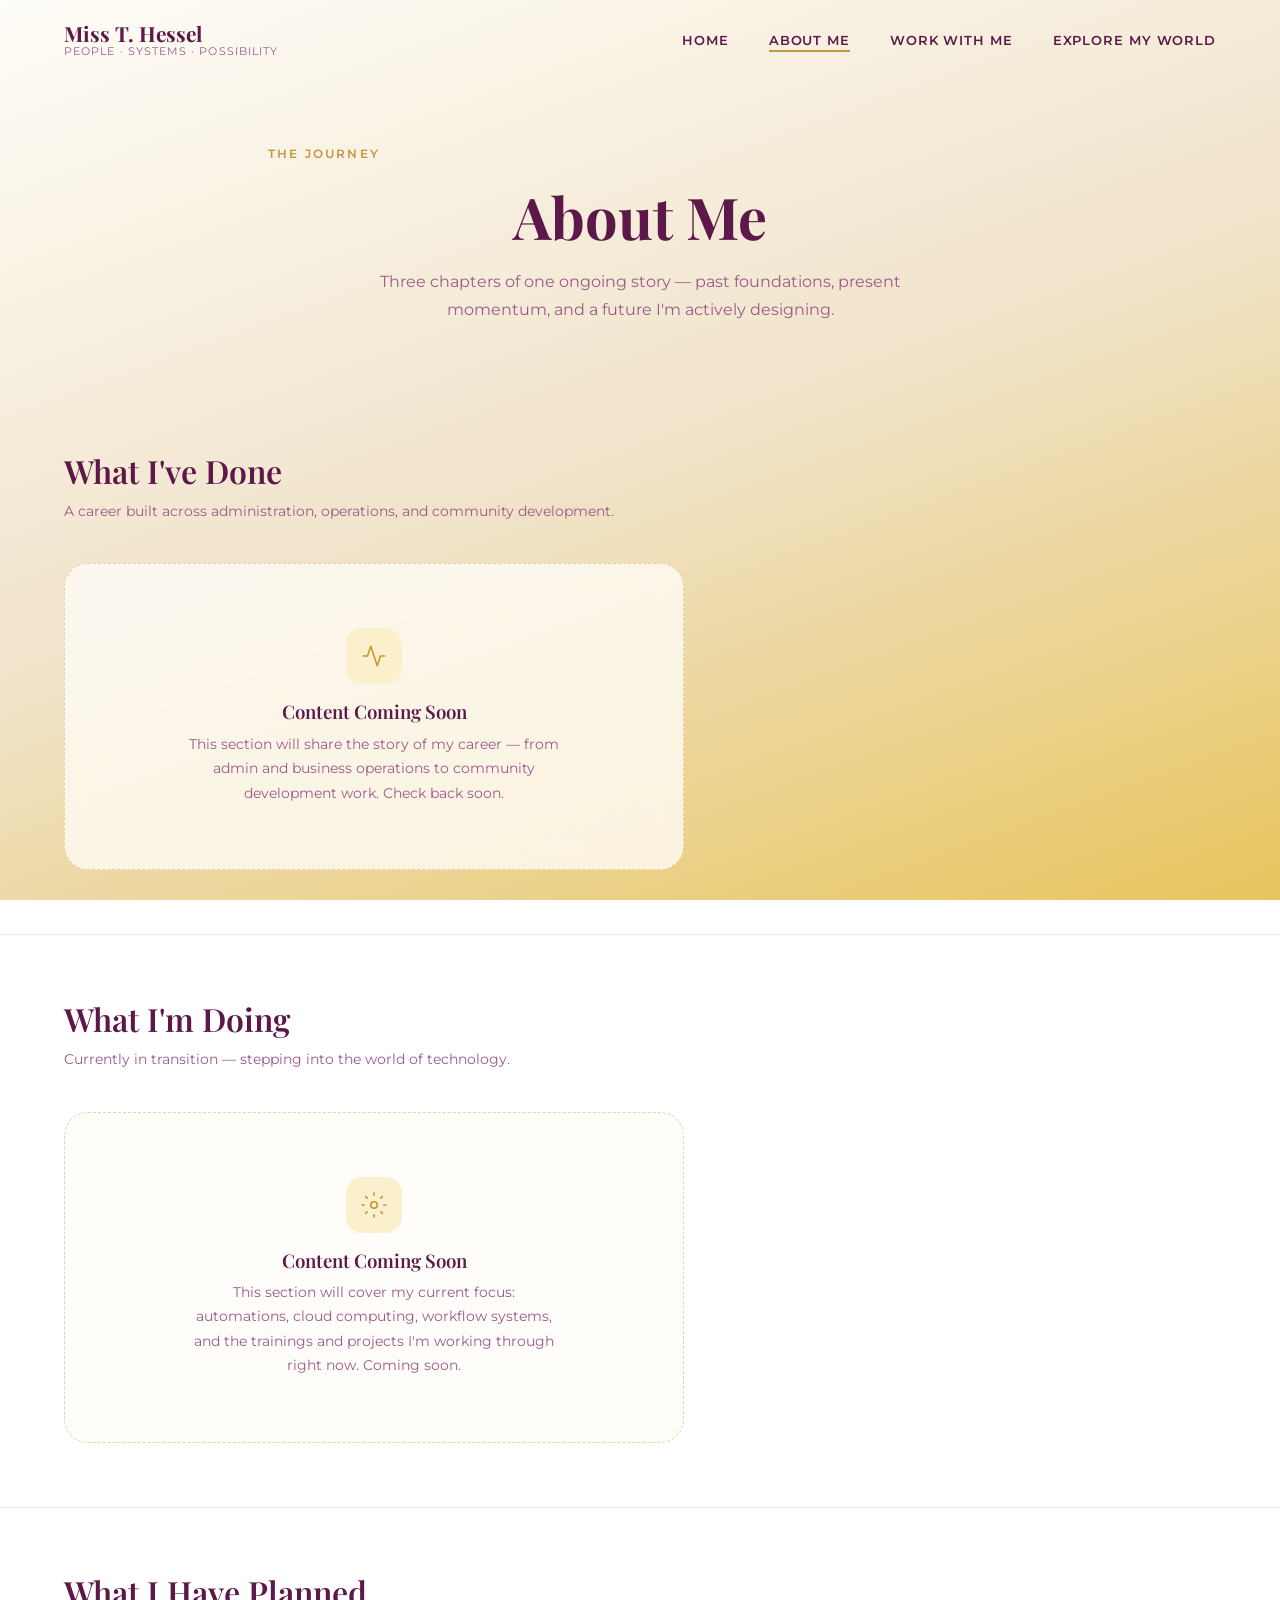
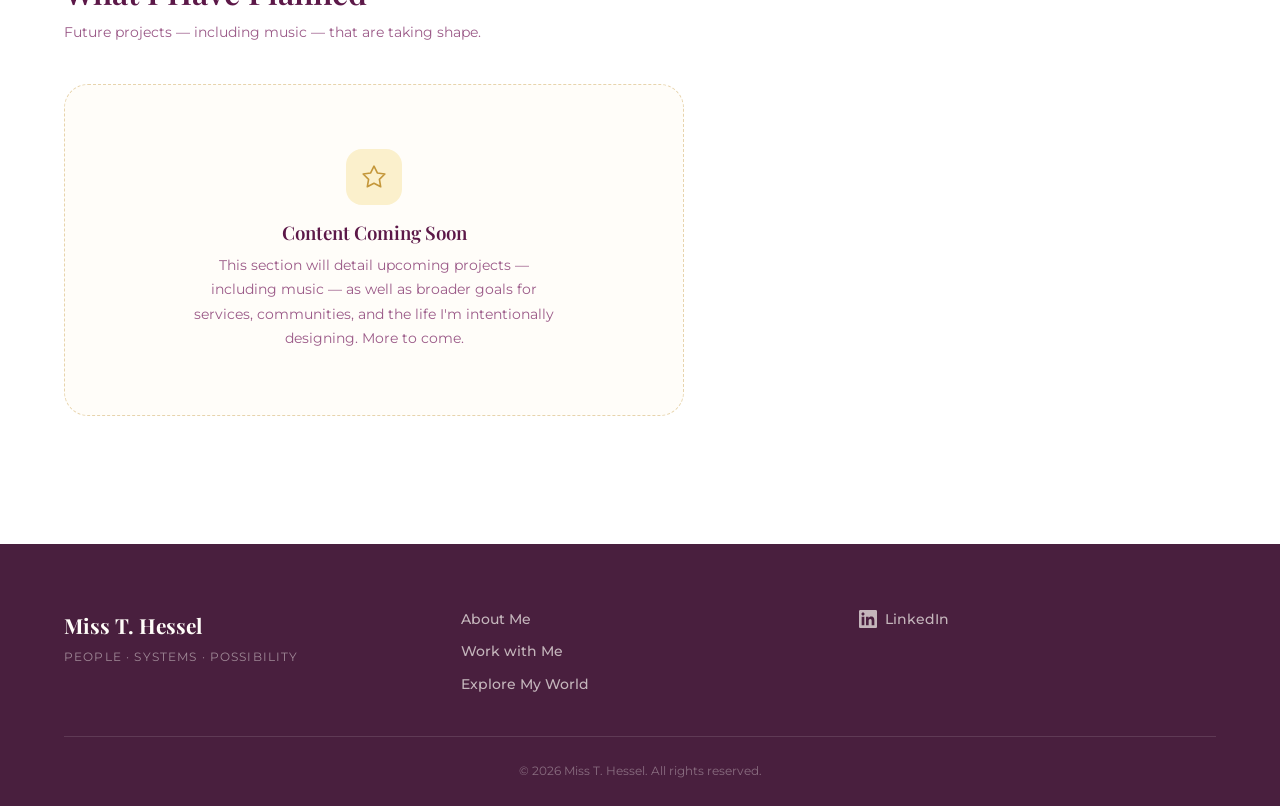
==== about.html @ 036d1e58 "Add personal brand landing page with full site structure - index.html: landing page with sticky head" ====
<!DOCTYPE html>
<html lang="en">
<head>
  <meta charset="UTF-8">
  <meta name="viewport" content="width=device-width, initial-scale=1.0">
  <title>About Me — Miss T. Hessel</title>
  <meta name="description" content="The story of Miss T. Hessel — what she's done, what she's doing now, and what she has planned.">
  <link rel="preconnect" href="https://fonts.googleapis.com">
  <link rel="preconnect" href="https://fonts.gstatic.com" crossorigin>
  <link href="https://fonts.googleapis.com/css2?family=Playfair+Display:ital,wght@0,400;0,600;0,700;1,400&family=Montserrat:wght@300;400;500;600;700&display=swap" rel="stylesheet">
  <link rel="stylesheet" href="assets/css/styles.css">
</head>
<body>

  <!-- ════════════════════════════════════════════
       HEADER
       ════════════════════════════════════════════ -->
  <header class="site-header" id="site-header">
    <div class="container">
      <div class="header-inner">

        <a href="index.html" class="brand" aria-label="Miss T. Hessel — Home">
          <span class="brand-name">Miss T. Hessel</span>
          <span class="brand-tagline">People · Systems · Possibility</span>
        </a>

        <nav class="main-nav" id="main-nav" aria-label="Main navigation">
          <ul>
            <li><a href="index.html"        class="nav-link">Home</a></li>
            <li><a href="about.html"        class="nav-link">About Me</a></li>
            <li><a href="work-with-me.html" class="nav-link">Work with Me</a></li>
            <li><a href="explore.html"      class="nav-link">Explore My World</a></li>
          </ul>
        </nav>

        <button class="hamburger" id="nav-toggle"
                aria-expanded="false" aria-controls="main-nav"
                aria-label="Toggle navigation menu">
          <span></span><span></span><span></span>
        </button>

      </div>
    </div>
  </header>

  <!-- ════════════════════════════════════════════
       MAIN
       ════════════════════════════════════════════ -->
  <main>

    <!-- Page Hero -->
    <div class="page-hero">
      <div class="container">
        <p class="page-hero-eyebrow">The Journey</p>
        <h1 class="page-hero-title">About Me</h1>
        <p class="page-hero-desc">
          Three chapters of one ongoing story — past foundations, present momentum,
          and a future I'm actively designing.
        </p>
      </div>
    </div>

    <!-- ── Section 1: What I've Done ─────────── -->
    <section class="content-section" aria-labelledby="done-heading">
      <div class="container">
        <span class="section-anchor" id="done" aria-hidden="true"></span>
        <h2 class="content-section-heading" id="done-heading">What I've Done</h2>
        <p class="content-section-sub">
          A career built across administration, operations, and community development.
        </p>
        <div class="construction-card">
          <div class="construction-card-icon" aria-hidden="true">
            <svg xmlns="http://www.w3.org/2000/svg" viewBox="0 0 24 24"
                 fill="none" stroke="currentColor"
                 stroke-width="1.5" stroke-linecap="round" stroke-linejoin="round">
              <polyline points="22 12 18 12 15 21 9 3 6 12 2 12"/>
            </svg>
          </div>
          <h3>Content Coming Soon</h3>
          <p>
            This section will share the story of my career — from admin and business
            operations to community development work. Check back soon.
          </p>
        </div>
      </div>
    </section>

    <!-- ── Section 2: What I'm Doing ─────────── -->
    <section class="content-section" aria-labelledby="doing-heading">
      <div class="container">
        <span class="section-anchor" id="doing" aria-hidden="true"></span>
        <h2 class="content-section-heading" id="doing-heading">What I'm Doing</h2>
        <p class="content-section-sub">
          Currently in transition — stepping into the world of technology.
        </p>
        <div class="construction-card">
          <div class="construction-card-icon" aria-hidden="true">
            <svg xmlns="http://www.w3.org/2000/svg" viewBox="0 0 24 24"
                 fill="none" stroke="currentColor"
                 stroke-width="1.5" stroke-linecap="round" stroke-linejoin="round">
              <circle cx="12" cy="12" r="3"/>
              <path d="M12 1v2M12 21v2M4.22 4.22l1.42 1.42M18.36 18.36l1.42 1.42
                       M1 12h2M21 12h2M4.22 19.78l1.42-1.42M18.36 5.64l1.42-1.42"/>
            </svg>
          </div>
          <h3>Content Coming Soon</h3>
          <p>
            This section will cover my current focus: automations, cloud computing,
            workflow systems, and the trainings and projects I'm working through
            right now. Coming soon.
          </p>
        </div>
      </div>
    </section>

    <!-- ── Section 3: What I Have Planned ───── -->
    <section class="content-section" aria-labelledby="planned-heading">
      <div class="container">
        <span class="section-anchor" id="planned" aria-hidden="true"></span>
        <h2 class="content-section-heading" id="planned-heading">What I Have Planned</h2>
        <p class="content-section-sub">
          Future projects — including music — that are taking shape.
        </p>
        <div class="construction-card">
          <div class="construction-card-icon" aria-hidden="true">
            <svg xmlns="http://www.w3.org/2000/svg" viewBox="0 0 24 24"
                 fill="none" stroke="currentColor"
                 stroke-width="1.5" stroke-linecap="round" stroke-linejoin="round">
              <polygon points="12 2 15.09 8.26 22 9.27 17 14.14
                               18.18 21.02 12 17.77 5.82 21.02
                               7 14.14 2 9.27 8.91 8.26 12 2"/>
            </svg>
          </div>
          <h3>Content Coming Soon</h3>
          <p>
            This section will detail upcoming projects — including music — as well as
            broader goals for services, communities, and the life I'm intentionally
            designing. More to come.
          </p>
        </div>
      </div>
    </section>

  </main>

  <!-- ════════════════════════════════════════════
       FOOTER
       ════════════════════════════════════════════ -->
  <footer class="site-footer" aria-label="Site footer">
    <div class="container">
      <div class="footer-inner">

        <div class="footer-brand">
          <p class="footer-name">Miss T. Hessel</p>
          <p class="footer-tagline">People · Systems · Possibility</p>
        </div>

        <nav class="footer-nav" aria-label="Footer navigation">
          <a href="about.html">About Me</a>
          <a href="work-with-me.html">Work with Me</a>
          <a href="explore.html">Explore My World</a>
        </nav>

        <div class="footer-social">
          <a href="https://www.linkedin.com/in/your-linkedin-handle"
             target="_blank" rel="noopener noreferrer"
             class="social-link"
             aria-label="Visit Miss T. Hessel on LinkedIn">
            <svg xmlns="http://www.w3.org/2000/svg" viewBox="0 0 24 24"
                 fill="currentColor" aria-hidden="true">
              <path d="M20.447 20.452h-3.554v-5.569c0-1.328-.027-3.037-1.852-3.037
                       -1.853 0-2.136 1.445-2.136 2.939v5.667H9.351V9h3.414v1.561h.046
                       c.477-.9 1.637-1.85 3.37-1.85 3.601 0 4.267 2.37 4.267 5.455v6.286z
                       M5.337 7.433c-1.144 0-2.063-.926-2.063-2.065 0-1.138.92-2.063
                       2.063-2.063 1.14 0 2.064.925 2.064 2.063 0 1.139-.925 2.065-2.064 2.065z
                       M7.119 20.452H3.555V9h3.564v11.452z
                       M22.225 0H1.771C.792 0 0 .774 0 1.729v20.542C0 23.227.792 24
                       1.771 24h20.451C23.2 24 24 23.227 24 22.271V1.729C24 .774 23.2 0
                       22.222 0h.003z"/>
            </svg>
            LinkedIn
          </a>
        </div>

      </div>
      <div class="footer-bottom">
        <p>&copy; 2026 Miss T. Hessel. All rights reserved.</p>
      </div>
    </div>
  </footer>

  <script src="assets/js/main.js"></script>
</body>
</html>
---- assets/css/styles.css ----
/* ============================================================
   CSS Custom Properties
   ============================================================ */
:root {
  --plum-darkest:  #3A0D2E;
  --plum-dark:     #5C1848;
  --plum:          #7B2D6A;
  --plum-mid:      #9B5A88;
  --plum-light:    #DDB8CF;
  --plum-pale:     #F5EAF1;

  --gold:          #C4973A;
  --gold-light:    #E8C55E;
  --gold-pale:     #FBF0CC;

  --cream:         #F0E3CA;
  --beige:         #F5E9D0;
  --white:         #FFFDF8;

  --text-heading:  #5C1848;
  --text-body:     #6B2062;
  --text-muted:    #9B5A88;

  --font-serif:    'Playfair Display', Georgia, 'Times New Roman', serif;
  --font-sans:     'Montserrat', -apple-system, BlinkMacSystemFont, 'Segoe UI', sans-serif;

  --space-xs:  0.5rem;
  --space-sm:  1rem;
  --space-md:  1.5rem;
  --space-lg:  2.5rem;
  --space-xl:  4rem;
  --space-2xl: 6rem;

  --radius-sm:   8px;
  --radius-md:  16px;
  --radius-lg:  24px;
  --radius-full: 9999px;

  --shadow-sm:  0 2px  8px  rgba(92, 24, 72, 0.08);
  --shadow-md:  0 8px  32px rgba(92, 24, 72, 0.12);
  --shadow-lg:  0 16px 56px rgba(92, 24, 72, 0.18);

  --transition:     0.3s ease;
  --container-max:  1200px;
  --header-height:  80px;
}

/* ============================================================
   Reset & Base
   ============================================================ */
*, *::before, *::after { box-sizing: border-box; margin: 0; padding: 0; }

html { scroll-behavior: smooth; font-size: 16px; }

body {
  font-family: var(--font-sans);
  color: var(--text-body);
  line-height: 1.7;
  min-height: 100vh;
  position: relative;
  overflow-x: hidden;
}

/* Fixed gradient background — renders consistently on mobile */
body::before {
  content: '';
  position: fixed;
  inset: 0;
  background: linear-gradient(160deg, #FFFDF8 0%, #F0E3CA 50%, #E8C55E 100%);
  z-index: -1;
}

img, svg { display: block; max-width: 100%; }
a { color: inherit; text-decoration: none; }
ul { list-style: none; }
button { cursor: pointer; border: none; background: none; font-family: var(--font-sans); }

/* ============================================================
   Typography
   ============================================================ */
h1, h2, h3, h4 {
  font-family: var(--font-serif);
  color: var(--text-heading);
  line-height: 1.25;
  font-weight: 600;
}

p { max-width: 65ch; }

/* ============================================================
   Layout
   ============================================================ */
.container {
  width: 100%;
  max-width: var(--container-max);
  margin: 0 auto;
  padding: 0 var(--space-md);
}

/* ============================================================
   Buttons
   ============================================================ */
.btn {
  display: inline-flex;
  align-items: center;
  gap: 0.5rem;
  padding: 0.75rem 1.75rem;
  font-family: var(--font-sans);
  font-size: 0.85rem;
  font-weight: 600;
  letter-spacing: 0.05em;
  text-transform: uppercase;
  border-radius: var(--radius-full);
  border: 2px solid transparent;
  transition: var(--transition);
  cursor: pointer;
  white-space: nowrap;
}

.btn-primary {
  background: var(--plum-dark);
  color: var(--white);
  border-color: var(--plum-dark);
}
.btn-primary:hover,
.btn-primary:focus-visible {
  background: var(--plum);
  border-color: var(--plum);
  transform: translateY(-2px);
  box-shadow: var(--shadow-md);
}

.btn-outline {
  background: transparent;
  color: var(--plum-dark);
  border-color: var(--plum-dark);
}
.btn-outline:hover,
.btn-outline:focus-visible {
  background: var(--plum-pale);
  transform: translateY(-2px);
  box-shadow: var(--shadow-sm);
}

.btn-icon {
  width: 17px;
  height: 17px;
  flex-shrink: 0;
}

/* ============================================================
   Header
   ============================================================ */
.site-header {
  position: fixed;
  top: 0; left: 0; right: 0;
  z-index: 100;
  height: var(--header-height);
  transition: background var(--transition), box-shadow var(--transition);
}

.site-header.is-scrolled {
  background: rgba(255, 253, 248, 0.95);
  backdrop-filter: blur(14px);
  -webkit-backdrop-filter: blur(14px);
  box-shadow: var(--shadow-sm);
}

.header-inner {
  display: flex;
  align-items: center;
  justify-content: space-between;
  height: var(--header-height);
}

/* Brand */
.brand {
  display: flex;
  flex-direction: column;
  line-height: 1.2;
  transition: opacity var(--transition);
}
.brand:hover { opacity: 0.75; }

.brand-name {
  font-family: var(--font-serif);
  font-size: 1.3rem;
  font-weight: 700;
  color: var(--plum-dark);
}

.brand-tagline {
  font-size: 0.67rem;
  font-weight: 400;
  letter-spacing: 0.1em;
  text-transform: uppercase;
  color: var(--plum-mid);
}

/* Nav links */
.main-nav ul {
  display: flex;
  gap: var(--space-lg);
  align-items: center;
}

.nav-link {
  font-size: 0.8rem;
  font-weight: 600;
  letter-spacing: 0.07em;
  text-transform: uppercase;
  color: var(--plum-dark);
  position: relative;
  padding-bottom: 3px;
}
.nav-link::after {
  content: '';
  position: absolute;
  bottom: -1px; left: 0; right: 0;
  height: 2px;
  background: var(--gold);
  transform: scaleX(0);
  transform-origin: left;
  transition: transform var(--transition);
}
.nav-link:hover::after,
.nav-link.active::after { transform: scaleX(1); }

/* Hamburger */
.hamburger {
  display: none;
  flex-direction: column;
  gap: 5px;
  width: 32px;
  padding: 4px 2px;
}
.hamburger span {
  display: block;
  height: 2px;
  background: var(--plum-dark);
  border-radius: 2px;
  transition: var(--transition);
}
.hamburger.is-active span:nth-child(1) { transform: translateY(7px) rotate(45deg); }
.hamburger.is-active span:nth-child(2) { opacity: 0; transform: scaleX(0); }
.hamburger.is-active span:nth-child(3) { transform: translateY(-7px) rotate(-45deg); }

/* ============================================================
   Welcome / Hero Section
   ============================================================ */
.welcome-section {
  padding-top: calc(var(--header-height) + var(--space-xl));
  padding-bottom: var(--space-2xl);
  min-height: 100vh;
  display: flex;
  align-items: center;
}

.welcome-grid {
  display: grid;
  grid-template-columns: 1fr 1.25fr;
  gap: var(--space-2xl);
  align-items: center;
}

.welcome-text {
  display: flex;
  flex-direction: column;
  gap: var(--space-sm);
}

.welcome-eyebrow {
  font-size: 0.75rem;
  font-weight: 600;
  letter-spacing: 0.18em;
  text-transform: uppercase;
  color: var(--gold);
}

.welcome-heading {
  font-size: clamp(2.2rem, 5vw, 3.8rem);
  font-weight: 700;
  color: var(--plum-dark);
  line-height: 1.15;
}

.welcome-intro {
  font-family: var(--font-serif);
  font-style: italic;
  font-size: 1.1rem;
  color: var(--plum-mid);
  max-width: 42ch;
}

.welcome-body {
  font-size: 0.95rem;
  color: var(--text-body);
  max-width: 48ch;
}

/* ============================================================
   Video Block
   ============================================================ */
.video-block {
  display: flex;
  flex-direction: column;
  gap: var(--space-sm);
}

.video-container {
  position: relative;
  width: 100%;
  aspect-ratio: 16 / 9;
  border-radius: var(--radius-lg);
  overflow: hidden;
  box-shadow: var(--shadow-lg);
}

.video-placeholder {
  position: absolute;
  inset: 0;
  display: flex;
  flex-direction: column;
  align-items: center;
  justify-content: center;
  gap: var(--space-sm);
  background: linear-gradient(135deg, var(--plum-dark) 0%, #8B2874 50%, var(--gold) 100%);
  cursor: pointer;
}

.video-bg-text {
  position: absolute;
  inset: 0;
  display: flex;
  align-items: center;
  justify-content: center;
  font-family: var(--font-serif);
  font-size: clamp(1.8rem, 5vw, 4rem);
  font-weight: 700;
  color: rgba(255, 255, 255, 0.07);
  letter-spacing: 0.04em;
  text-align: center;
  pointer-events: none;
  user-select: none;
  padding: var(--space-md);
}

.play-btn {
  position: relative;
  z-index: 1;
  width: 72px;
  height: 72px;
  border-radius: 50%;
  background: rgba(255, 255, 255, 0.18);
  backdrop-filter: blur(8px);
  -webkit-backdrop-filter: blur(8px);
  border: 2px solid rgba(255, 255, 255, 0.35) !important;
  display: flex;
  align-items: center;
  justify-content: center;
  transition: transform var(--transition), background var(--transition);
}
.play-btn:hover {
  background: rgba(255, 255, 255, 0.30);
  transform: scale(1.1);
}

.play-triangle {
  width: 0; height: 0;
  border-style: solid;
  border-width: 13px 0 13px 24px;
  border-color: transparent transparent transparent white;
  margin-left: 5px;
}

.video-label {
  position: relative;
  z-index: 1;
  font-size: 0.72rem;
  font-weight: 500;
  letter-spacing: 0.1em;
  text-transform: uppercase;
  color: rgba(255, 255, 255, 0.6);
  transition: color var(--transition);
}

/* Transcript controls */
.transcript-controls {
  display: flex;
  justify-content: flex-end;
}

/* Transcript panel — animated slide */
.transcript-panel {
  overflow: hidden;
  max-height: 0;
  opacity: 0;
  transition: max-height 0.45s ease, opacity 0.4s ease;
}
.transcript-panel.is-open {
  max-height: 420px;
  opacity: 1;
}

.transcript-inner {
  background: rgba(255, 253, 248, 0.8);
  backdrop-filter: blur(10px);
  -webkit-backdrop-filter: blur(10px);
  border: 1px solid var(--plum-light);
  border-radius: var(--radius-md);
  padding: var(--space-md) var(--space-lg);
}
.transcript-inner h3 {
  font-size: 1rem;
  color: var(--plum-dark);
  margin-bottom: var(--space-sm);
}
.transcript-placeholder {
  font-size: 0.9rem;
  color: var(--text-muted);
  max-width: none;
  font-style: italic;
}

/* ============================================================
   Discover / Nav Cards Section
   ============================================================ */
.discover-section {
  padding: var(--space-2xl) 0;
}

.section-intro {
  text-align: center;
  margin-bottom: var(--space-xl);
}
.section-heading {
  font-size: clamp(1.8rem, 3.5vw, 2.6rem);
  color: var(--plum-dark);
  margin-bottom: var(--space-xs);
}
.section-subheading {
  font-size: 1rem;
  color: var(--text-muted);
  max-width: 52ch;
  margin: 0 auto;
}

/* Grid */
.cards-grid {
  display: grid;
  grid-template-columns: repeat(3, 1fr);
  gap: var(--space-lg);
  align-items: start;
}

/* Card */
.nav-card {
  background: rgba(255, 253, 248, 0.78);
  backdrop-filter: blur(14px);
  -webkit-backdrop-filter: blur(14px);
  border: 1px solid rgba(196, 151, 58, 0.22);
  border-radius: var(--radius-lg);
  padding: var(--space-lg);
  display: flex;
  flex-direction: column;
  gap: var(--space-sm);
  transition: transform var(--transition), box-shadow var(--transition), border-color var(--transition);
  box-shadow: var(--shadow-sm);
}
.nav-card:hover {
  transform: translateY(-6px);
  box-shadow: var(--shadow-md);
  border-color: var(--gold);
}
.nav-card--soon { opacity: 0.92; }

/* Card icon */
.card-icon-wrap {
  width: 52px;
  height: 52px;
  border-radius: var(--radius-md);
  background: var(--plum-pale);
  display: flex;
  align-items: center;
  justify-content: center;
  margin-bottom: var(--space-xs);
  flex-shrink: 0;
}
.card-icon-wrap svg {
  width: 24px;
  height: 24px;
  stroke: var(--plum-dark);
}

.card-title {
  font-size: 1.45rem;
  font-weight: 700;
  color: var(--plum-dark);
}
.card-desc {
  font-size: 0.9rem;
  color: var(--text-body);
  line-height: 1.65;
  max-width: none;
}

/* Sub-nav links */
.card-subnav {
  display: flex;
  flex-direction: column;
  gap: 0.4rem;
  border-top: 1px solid rgba(196, 151, 58, 0.2);
  padding-top: var(--space-sm);
  margin-top: var(--space-xs);
}
.card-subnav a {
  font-size: 0.85rem;
  font-weight: 500;
  color: var(--plum-mid);
  display: flex;
  align-items: center;
  gap: 0.5rem;
  transition: color var(--transition), padding-left var(--transition);
  padding: 0.15rem 0;
}
.card-subnav a::before {
  content: '→';
  color: var(--gold);
  flex-shrink: 0;
  transition: transform var(--transition);
}
.card-subnav a:hover {
  color: var(--plum-dark);
  padding-left: 0.25rem;
}
.card-subnav a:hover::before { transform: translateX(3px); }

/* Coming-soon badge */
.coming-soon-badge {
  display: inline-block;
  padding: 0.3rem 0.9rem;
  background: var(--gold-pale);
  color: var(--gold);
  font-size: 0.7rem;
  font-weight: 700;
  letter-spacing: 0.12em;
  text-transform: uppercase;
  border-radius: var(--radius-full);
  border: 1px solid rgba(196, 151, 58, 0.3);
  align-self: flex-start;
}

/* Card CTA */
.card-cta {
  align-self: flex-start;
  margin-top: auto;
  padding-top: calc(var(--space-sm) * 0.5);
}

/* ============================================================
   Footer
   ============================================================ */
.site-footer {
  background: rgba(58, 13, 46, 0.92);
  backdrop-filter: blur(16px);
  -webkit-backdrop-filter: blur(16px);
  color: rgba(255, 253, 248, 0.82);
  padding: var(--space-xl) 0 var(--space-md);
  margin-top: var(--space-xl);
}

.footer-inner {
  display: grid;
  grid-template-columns: 1fr 1fr 1fr;
  gap: var(--space-lg);
  align-items: start;
  padding-bottom: var(--space-lg);
  border-bottom: 1px solid rgba(255, 253, 248, 0.12);
}

.footer-name {
  font-family: var(--font-serif);
  font-size: 1.3rem;
  font-weight: 700;
  color: var(--white);
  max-width: none;
}
.footer-tagline {
  font-size: 0.72rem;
  letter-spacing: 0.1em;
  text-transform: uppercase;
  color: rgba(255, 253, 248, 0.48);
  margin-top: 0.3rem;
  max-width: none;
}

.footer-nav {
  display: flex;
  flex-direction: column;
  gap: 0.6rem;
}
.footer-nav a {
  font-size: 0.85rem;
  font-weight: 500;
  color: rgba(255, 253, 248, 0.68);
  transition: color var(--transition);
}
.footer-nav a:hover { color: var(--gold-light); }

.footer-social { display: flex; flex-direction: column; gap: 0.6rem; }
.social-link {
  display: inline-flex;
  align-items: center;
  gap: 0.5rem;
  font-size: 0.85rem;
  font-weight: 500;
  color: rgba(255, 253, 248, 0.68);
  transition: color var(--transition);
}
.social-link:hover { color: var(--gold-light); }
.social-link svg { width: 18px; height: 18px; flex-shrink: 0; }

.footer-bottom {
  padding-top: var(--space-md);
  text-align: center;
}
.footer-bottom p {
  font-size: 0.75rem;
  color: rgba(255, 253, 248, 0.35);
  max-width: none;
  margin: 0 auto;
}

/* ============================================================
   Inner Page Styles (About, Work with Me, Explore)
   ============================================================ */
.page-hero {
  padding-top: calc(var(--header-height) + var(--space-xl));
  padding-bottom: var(--space-xl);
  text-align: center;
}
.page-hero-eyebrow {
  font-size: 0.75rem;
  font-weight: 600;
  letter-spacing: 0.18em;
  text-transform: uppercase;
  color: var(--gold);
  margin-bottom: var(--space-sm);
}
.page-hero-title {
  font-size: clamp(2.2rem, 5vw, 3.6rem);
  font-weight: 700;
  color: var(--plum-dark);
  margin-bottom: var(--space-sm);
}
.page-hero-desc {
  font-size: 1rem;
  color: var(--text-muted);
  max-width: 55ch;
  margin: 0 auto;
}

/* Section anchor offset (accounts for fixed header) */
.section-anchor {
  display: block;
  height: var(--header-height);
  margin-top: calc(-1 * var(--header-height));
  visibility: hidden;
  pointer-events: none;
}

.content-section {
  padding: var(--space-xl) 0;
}
.content-section + .content-section {
  border-top: 1px solid rgba(196, 151, 58, 0.18);
}

.content-section-heading {
  font-size: clamp(1.5rem, 3vw, 2rem);
  color: var(--plum-dark);
  margin-bottom: var(--space-xs);
}
.content-section-sub {
  font-size: 0.9rem;
  color: var(--text-muted);
  margin-bottom: var(--space-lg);
}

.construction-card {
  background: rgba(255, 253, 248, 0.78);
  backdrop-filter: blur(12px);
  -webkit-backdrop-filter: blur(12px);
  border: 1px dashed rgba(196, 151, 58, 0.4);
  border-radius: var(--radius-lg);
  padding: var(--space-xl) var(--space-2xl);
  text-align: center;
  max-width: 620px;
}
.construction-card-icon {
  width: 56px;
  height: 56px;
  border-radius: var(--radius-md);
  background: var(--gold-pale);
  display: flex;
  align-items: center;
  justify-content: center;
  margin: 0 auto var(--space-sm);
}
.construction-card-icon svg {
  width: 26px;
  height: 26px;
  stroke: var(--gold);
}
.construction-card h3 {
  color: var(--plum-dark);
  margin-bottom: var(--space-xs);
}
.construction-card p {
  font-size: 0.9rem;
  color: var(--text-muted);
  max-width: 42ch;
  margin: 0 auto;
}

/* CV Library specific */
.linkedin-link {
  display: inline-flex;
  align-items: center;
  gap: 0.5rem;
  margin-top: var(--space-md);
  padding: 0.65rem 1.5rem;
  background: #0A66C2;
  color: white;
  border-radius: var(--radius-full);
  font-size: 0.85rem;
  font-weight: 600;
  letter-spacing: 0.04em;
  transition: var(--transition);
}
.linkedin-link:hover {
  background: #084e9a;
  transform: translateY(-2px);
  box-shadow: 0 6px 20px rgba(10, 102, 194, 0.35);
}
.linkedin-link svg { width: 18px; height: 18px; flex-shrink: 0; }

/* Future Music redirect card */
.redirect-card {
  background: rgba(255, 253, 248, 0.78);
  backdrop-filter: blur(12px);
  -webkit-backdrop-filter: blur(12px);
  border: 1px solid rgba(196, 151, 58, 0.3);
  border-radius: var(--radius-lg);
  padding: var(--space-lg) var(--space-xl);
  display: flex;
  flex-direction: column;
  gap: var(--space-sm);
  max-width: 560px;
}
.redirect-card p {
  font-size: 0.95rem;
  color: var(--text-body);
  max-width: none;
}

/* ============================================================
   Media Queries
   ============================================================ */
@media (max-width: 1024px) {
  .cards-grid {
    grid-template-columns: repeat(2, 1fr);
  }
  .nav-card:last-child {
    grid-column: 1 / -1;
    max-width: 460px;
    margin: 0 auto;
    width: 100%;
  }
  .welcome-grid {
    gap: var(--space-xl);
  }
}

@media (max-width: 768px) {
  :root { --header-height: 68px; }

  .hamburger { display: flex; }

  .main-nav {
    position: fixed;
    top: var(--header-height);
    left: 0; right: 0;
    background: rgba(255, 253, 248, 0.97);
    backdrop-filter: blur(18px);
    -webkit-backdrop-filter: blur(18px);
    padding: var(--space-md) var(--space-md) var(--space-lg);
    border-bottom: 1px solid rgba(196, 151, 58, 0.2);
    box-shadow: var(--shadow-md);
    transform: translateY(-110%);
    transition: transform var(--transition);
  }
  .main-nav.is-open { transform: translateY(0); }

  .main-nav ul {
    flex-direction: column;
    gap: var(--space-sm);
    align-items: flex-start;
  }
  .nav-link { font-size: 1rem; }

  .welcome-grid {
    grid-template-columns: 1fr;
    gap: var(--space-xl);
  }
  .welcome-section {
    min-height: auto;
    padding-bottom: var(--space-xl);
  }

  .cards-grid { grid-template-columns: 1fr; }
  .nav-card:last-child {
    grid-column: auto;
    max-width: none;
    margin: 0;
  }

  .footer-inner { grid-template-columns: 1fr; gap: var(--space-md); }

  .construction-card { padding: var(--space-lg); }
}

@media (max-width: 480px) {
  .container { padding: 0 var(--space-sm); }
  .nav-card { padding: var(--space-md); }
  .transcript-inner { padding: var(--space-sm) var(--space-md); }
}
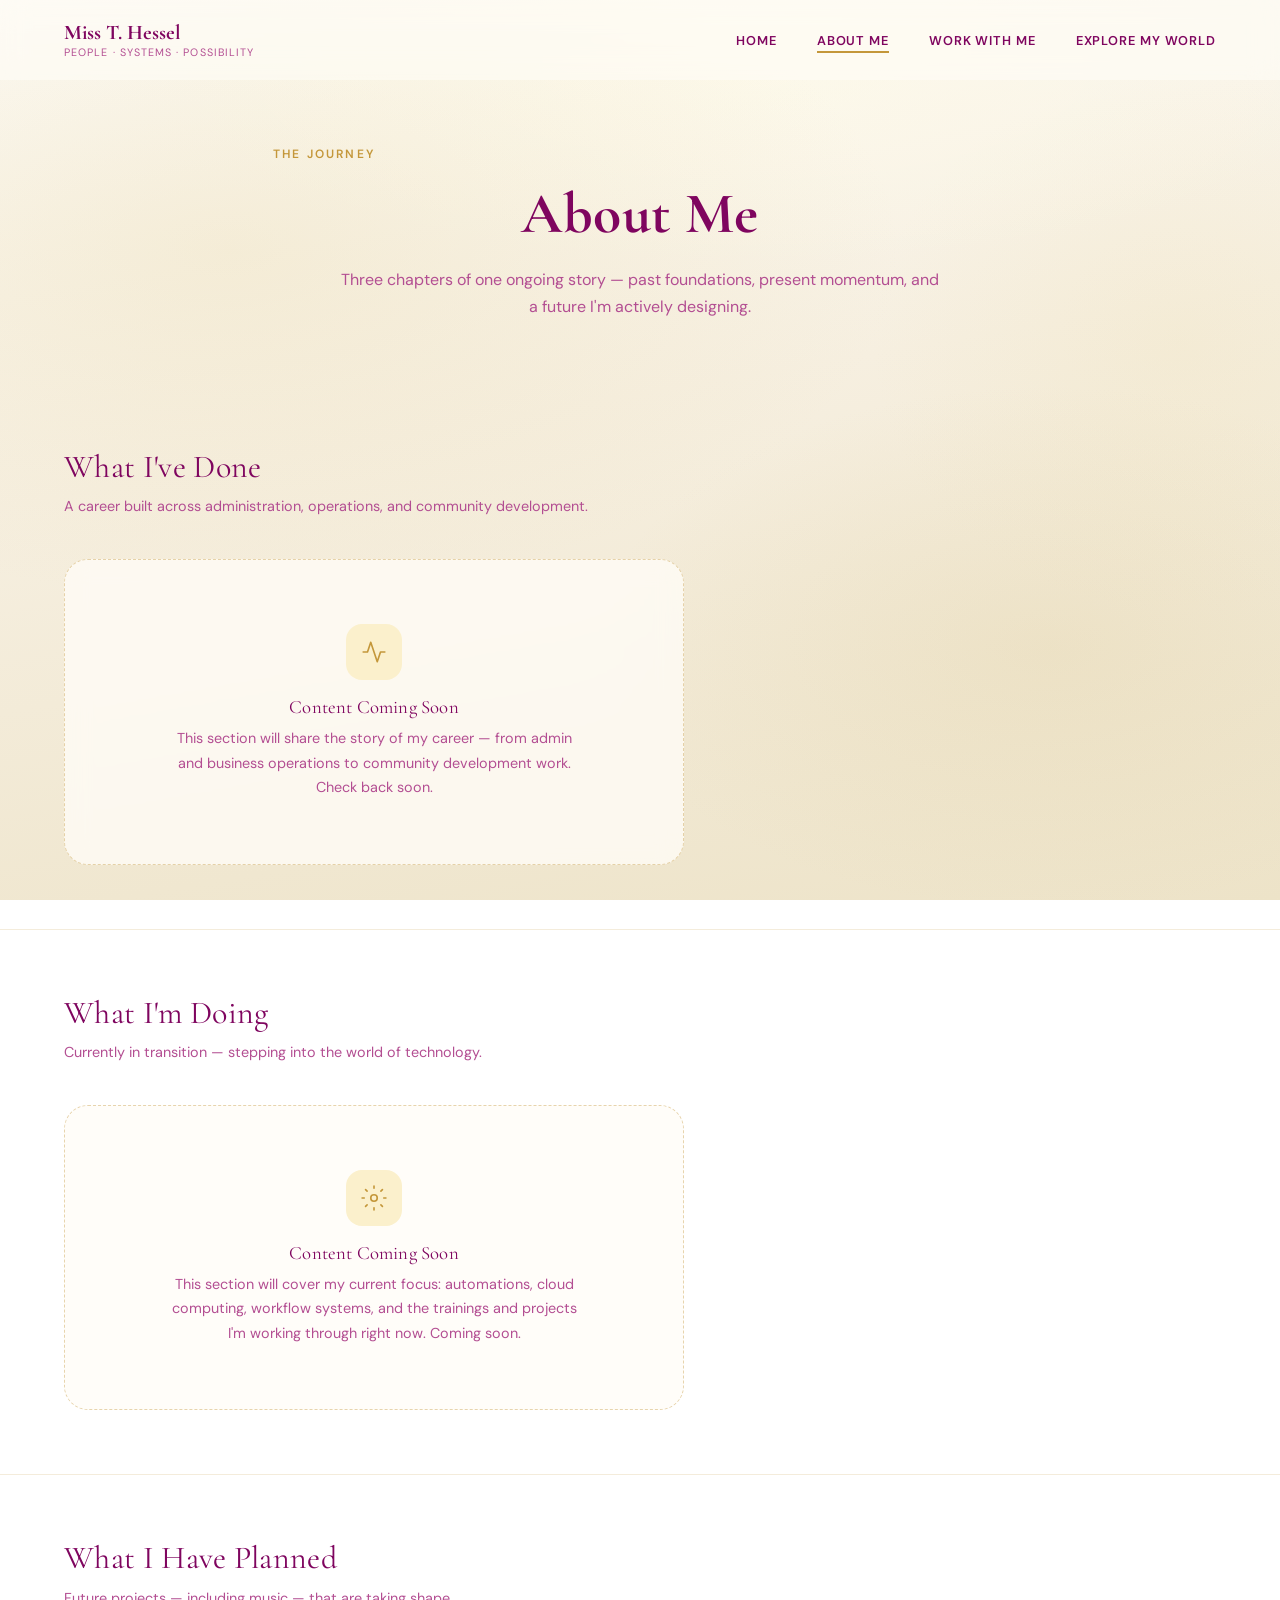
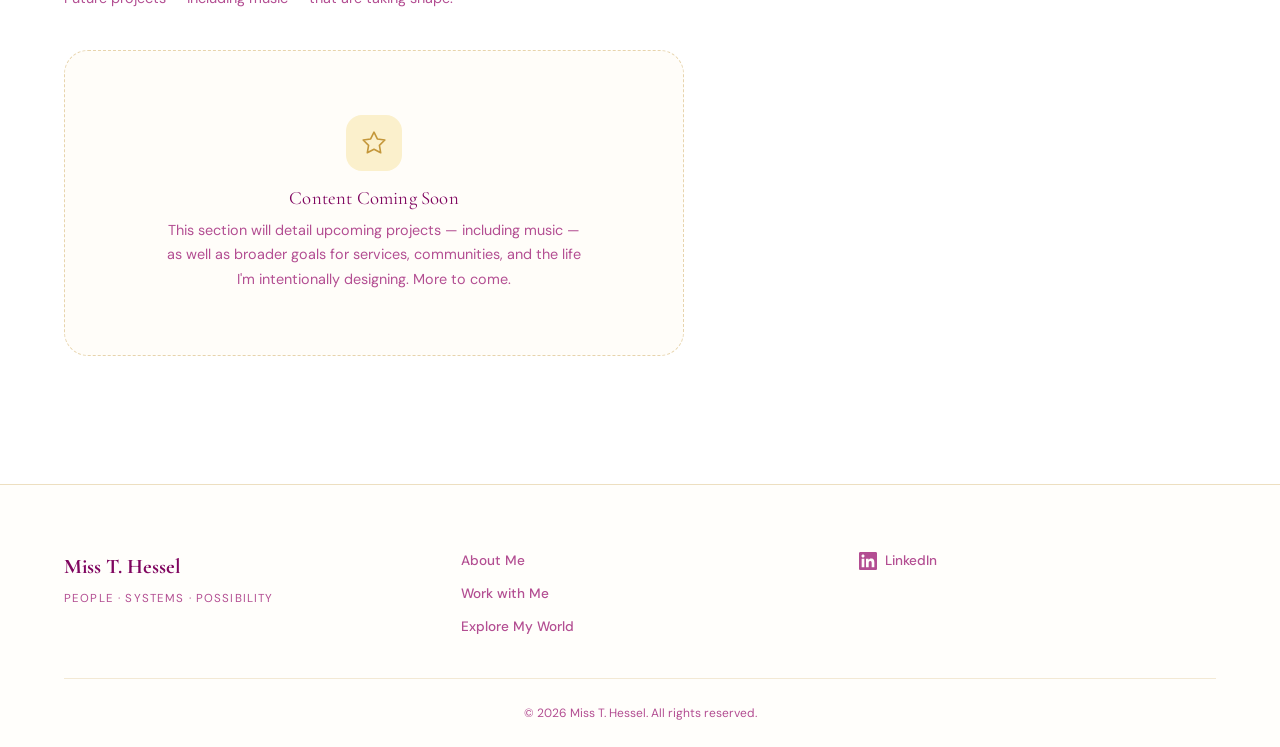
==== commit b4088f55: "Switch to Cormorant Garamond + DM Sans, apply minimalist refinements Fonts: Playfair Display → Cormo" ====
--- a/about.html
+++ b/about.html
@@ -7,7 +7,7 @@
   <meta name="description" content="The story of Miss T. Hessel — what she's done, what she's doing now, and what she has planned.">
   <link rel="preconnect" href="https://fonts.googleapis.com">
   <link rel="preconnect" href="https://fonts.gstatic.com" crossorigin>
-  <link href="https://fonts.googleapis.com/css2?family=Playfair+Display:ital,wght@0,400;0,600;0,700;1,400&family=Montserrat:wght@300;400;500;600;700&display=swap" rel="stylesheet">
+  <link href="https://fonts.googleapis.com/css2?family=Cormorant+Garamond:ital,wght@0,300;0,400;0,500;0,600;1,300;1,400&family=DM+Sans:opsz,wght@9..40,300;9..40,400;9..40,500;9..40,600&display=swap" rel="stylesheet">
   <link rel="stylesheet" href="assets/css/styles.css">
 </head>
 <body>
--- a/assets/css/styles.css
+++ b/assets/css/styles.css
@@ -2,12 +2,12 @@
    CSS Custom Properties
    ============================================================ */
 :root {
-  --plum-darkest:  #3A0D2E;
-  --plum-dark:     #5C1848;
-  --plum:          #7B2D6A;
-  --plum-mid:      #9B5A88;
-  --plum-light:    #DDB8CF;
-  --plum-pale:     #F5EAF1;
+  --plum-darkest:  #5C0344;
+  --plum-dark:     #7f055f;
+  --plum:          #9B1878;
+  --plum-mid:      #B34E92;
+  --plum-light:    #E0B0D2;
+  --plum-pale:     #F7EAF3;
 
   --gold:          #C4973A;
   --gold-light:    #E8C55E;
@@ -17,12 +17,12 @@
   --beige:         #F5E9D0;
   --white:         #FFFDF8;
 
-  --text-heading:  #5C1848;
-  --text-body:     #6B2062;
-  --text-muted:    #9B5A88;
-
-  --font-serif:    'Playfair Display', Georgia, 'Times New Roman', serif;
-  --font-sans:     'Montserrat', -apple-system, BlinkMacSystemFont, 'Segoe UI', sans-serif;
+  --text-heading:  #7f055f;
+  --text-body:     #7f055f;
+  --text-muted:    #B34E92;
+
+  --font-serif:    'Cormorant Garamond', Georgia, serif;
+  --font-sans:     'DM Sans', -apple-system, BlinkMacSystemFont, sans-serif;
 
   --space-xs:  0.5rem;
   --space-sm:  1rem;
@@ -66,7 +66,12 @@
   content: '';
   position: fixed;
   inset: 0;
-  background: linear-gradient(160deg, #FFFDF8 0%, #F0E3CA 50%, #E8C55E 100%);
+  background:
+    radial-gradient(ellipse 75% 55% at 18% 28%, rgba(228, 208, 148, 0.22) 0%, transparent 70%),
+    radial-gradient(ellipse 55% 45% at 82% 72%, rgba(215, 193, 135, 0.18) 0%, transparent 65%),
+    radial-gradient(ellipse 85% 38% at 58% 8%,  rgba(255, 251, 232, 0.55) 0%, transparent 58%),
+    radial-gradient(ellipse 40% 50% at 92% 38%, rgba(235, 218, 162, 0.16) 0%, transparent 60%),
+    linear-gradient(170deg, #FDFBF6 0%, #F6EFE0 45%, #EDE3C8 100%);
   z-index: -1;
 }
 
@@ -81,8 +86,9 @@
 h1, h2, h3, h4 {
   font-family: var(--font-serif);
   color: var(--text-heading);
-  line-height: 1.25;
-  font-weight: 600;
+  line-height: 1.2;
+  font-weight: 400;
+  letter-spacing: 0.01em;
 }
 
 p { max-width: 65ch; }
@@ -104,14 +110,14 @@
   display: inline-flex;
   align-items: center;
   gap: 0.5rem;
-  padding: 0.75rem 1.75rem;
+  padding: 0.65rem 1.6rem;
   font-family: var(--font-sans);
-  font-size: 0.85rem;
-  font-weight: 600;
-  letter-spacing: 0.05em;
+  font-size: 0.78rem;
+  font-weight: 500;
+  letter-spacing: 0.09em;
   text-transform: uppercase;
   border-radius: var(--radius-full);
-  border: 2px solid transparent;
+  border: 1px solid transparent;
   transition: var(--transition);
   cursor: pointer;
   white-space: nowrap;
@@ -126,20 +132,20 @@
 .btn-primary:focus-visible {
   background: var(--plum);
   border-color: var(--plum);
-  transform: translateY(-2px);
-  box-shadow: var(--shadow-md);
+  transform: translateY(-1px);
+  box-shadow: 0 4px 16px rgba(127, 5, 95, 0.18);
 }
 
 .btn-outline {
   background: transparent;
   color: var(--plum-dark);
-  border-color: var(--plum-dark);
+  border-color: rgba(127, 5, 95, 0.4);
 }
 .btn-outline:hover,
 .btn-outline:focus-visible {
   background: var(--plum-pale);
-  transform: translateY(-2px);
-  box-shadow: var(--shadow-sm);
+  border-color: var(--plum-dark);
+  transform: translateY(-1px);
 }
 
 .btn-icon {
@@ -156,13 +162,14 @@
   top: 0; left: 0; right: 0;
   z-index: 100;
   height: var(--header-height);
-  transition: background var(--transition), box-shadow var(--transition);
-}
-
-.site-header.is-scrolled {
-  background: rgba(255, 253, 248, 0.95);
+  background: rgba(255, 253, 248, 0.55);
   backdrop-filter: blur(14px);
   -webkit-backdrop-filter: blur(14px);
+  transition: background var(--transition), box-shadow var(--transition);
+}
+
+.site-header.is-scrolled {
+  background: rgba(255, 253, 248, 0.82);
   box-shadow: var(--shadow-sm);
 }
 
@@ -455,22 +462,22 @@
 
 /* Card */
 .nav-card {
-  background: rgba(255, 253, 248, 0.78);
-  backdrop-filter: blur(14px);
-  -webkit-backdrop-filter: blur(14px);
-  border: 1px solid rgba(196, 151, 58, 0.22);
+  background: rgba(255, 253, 248, 0.7);
+  backdrop-filter: blur(12px);
+  -webkit-backdrop-filter: blur(12px);
+  border: 1px solid rgba(196, 151, 58, 0.15);
   border-radius: var(--radius-lg);
   padding: var(--space-lg);
   display: flex;
   flex-direction: column;
   gap: var(--space-sm);
   transition: transform var(--transition), box-shadow var(--transition), border-color var(--transition);
-  box-shadow: var(--shadow-sm);
+  box-shadow: 0 1px 6px rgba(127, 5, 95, 0.04);
 }
 .nav-card:hover {
-  transform: translateY(-6px);
-  box-shadow: var(--shadow-md);
-  border-color: var(--gold);
+  transform: translateY(-4px);
+  box-shadow: 0 8px 28px rgba(127, 5, 95, 0.08);
+  border-color: rgba(196, 151, 58, 0.35);
 }
 .nav-card--soon { opacity: 0.92; }
 
@@ -538,15 +545,12 @@
 /* Coming-soon badge */
 .coming-soon-badge {
   display: inline-block;
-  padding: 0.3rem 0.9rem;
-  background: var(--gold-pale);
   color: var(--gold);
-  font-size: 0.7rem;
-  font-weight: 700;
-  letter-spacing: 0.12em;
+  font-size: 0.72rem;
+  font-weight: 400;
+  letter-spacing: 0.14em;
   text-transform: uppercase;
-  border-radius: var(--radius-full);
-  border: 1px solid rgba(196, 151, 58, 0.3);
+  font-style: italic;
   align-self: flex-start;
 }
 
@@ -561,10 +565,11 @@
    Footer
    ============================================================ */
 .site-footer {
-  background: rgba(58, 13, 46, 0.92);
+  background: rgba(255, 253, 248, 0.55);
   backdrop-filter: blur(16px);
   -webkit-backdrop-filter: blur(16px);
-  color: rgba(255, 253, 248, 0.82);
+  border-top: 1px solid rgba(196, 151, 58, 0.3);
+  color: var(--text-body);
   padding: var(--space-xl) 0 var(--space-md);
   margin-top: var(--space-xl);
 }
@@ -575,21 +580,21 @@
   gap: var(--space-lg);
   align-items: start;
   padding-bottom: var(--space-lg);
-  border-bottom: 1px solid rgba(255, 253, 248, 0.12);
+  border-bottom: 1px solid rgba(196, 151, 58, 0.2);
 }
 
 .footer-name {
   font-family: var(--font-serif);
   font-size: 1.3rem;
   font-weight: 700;
-  color: var(--white);
+  color: var(--plum-dark);
   max-width: none;
 }
 .footer-tagline {
   font-size: 0.72rem;
   letter-spacing: 0.1em;
   text-transform: uppercase;
-  color: rgba(255, 253, 248, 0.48);
+  color: var(--plum-mid);
   margin-top: 0.3rem;
   max-width: none;
 }
@@ -602,10 +607,10 @@
 .footer-nav a {
   font-size: 0.85rem;
   font-weight: 500;
-  color: rgba(255, 253, 248, 0.68);
+  color: var(--plum-mid);
   transition: color var(--transition);
 }
-.footer-nav a:hover { color: var(--gold-light); }
+.footer-nav a:hover { color: var(--plum-dark); }
 
 .footer-social { display: flex; flex-direction: column; gap: 0.6rem; }
 .social-link {
@@ -614,10 +619,10 @@
   gap: 0.5rem;
   font-size: 0.85rem;
   font-weight: 500;
-  color: rgba(255, 253, 248, 0.68);
+  color: var(--plum-mid);
   transition: color var(--transition);
 }
-.social-link:hover { color: var(--gold-light); }
+.social-link:hover { color: var(--plum-dark); }
 .social-link svg { width: 18px; height: 18px; flex-shrink: 0; }
 
 .footer-bottom {
@@ -626,7 +631,7 @@
 }
 .footer-bottom p {
   font-size: 0.75rem;
-  color: rgba(255, 253, 248, 0.35);
+  color: var(--plum-mid);
   max-width: none;
   margin: 0 auto;
 }
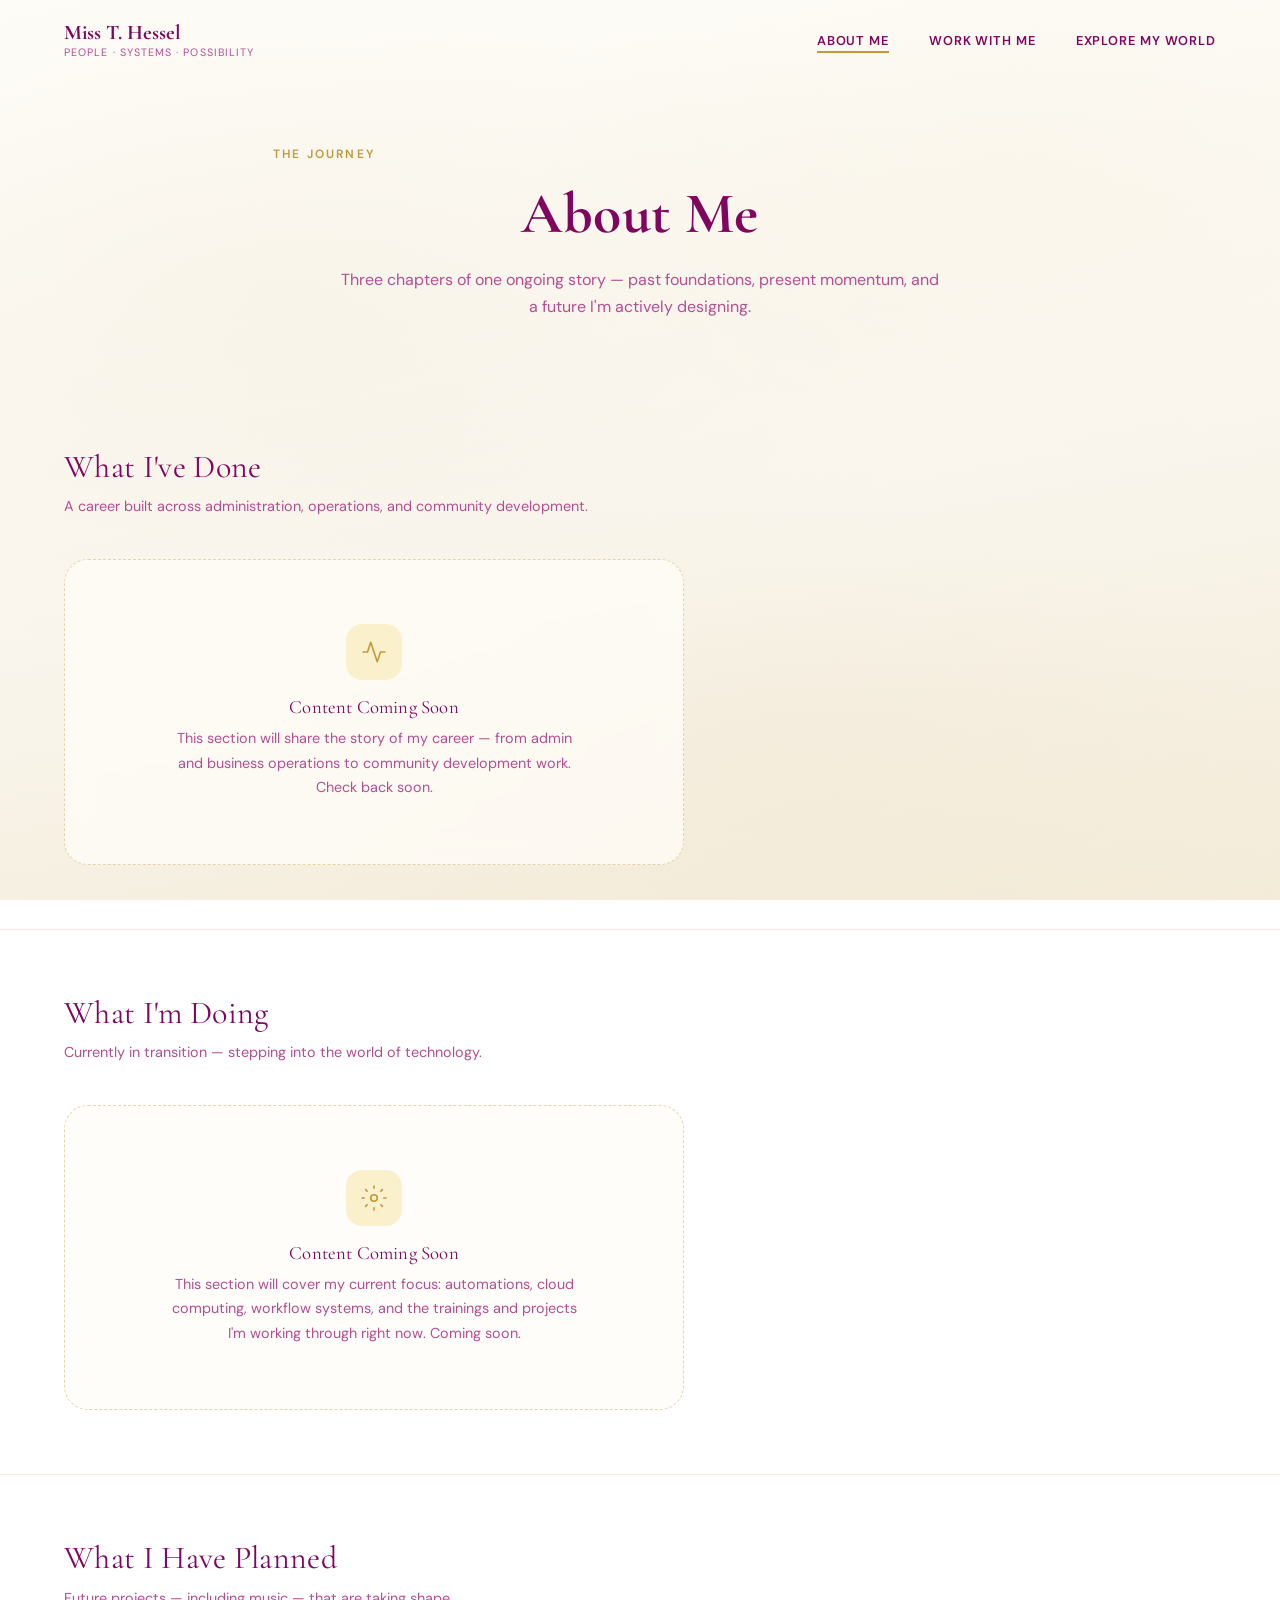
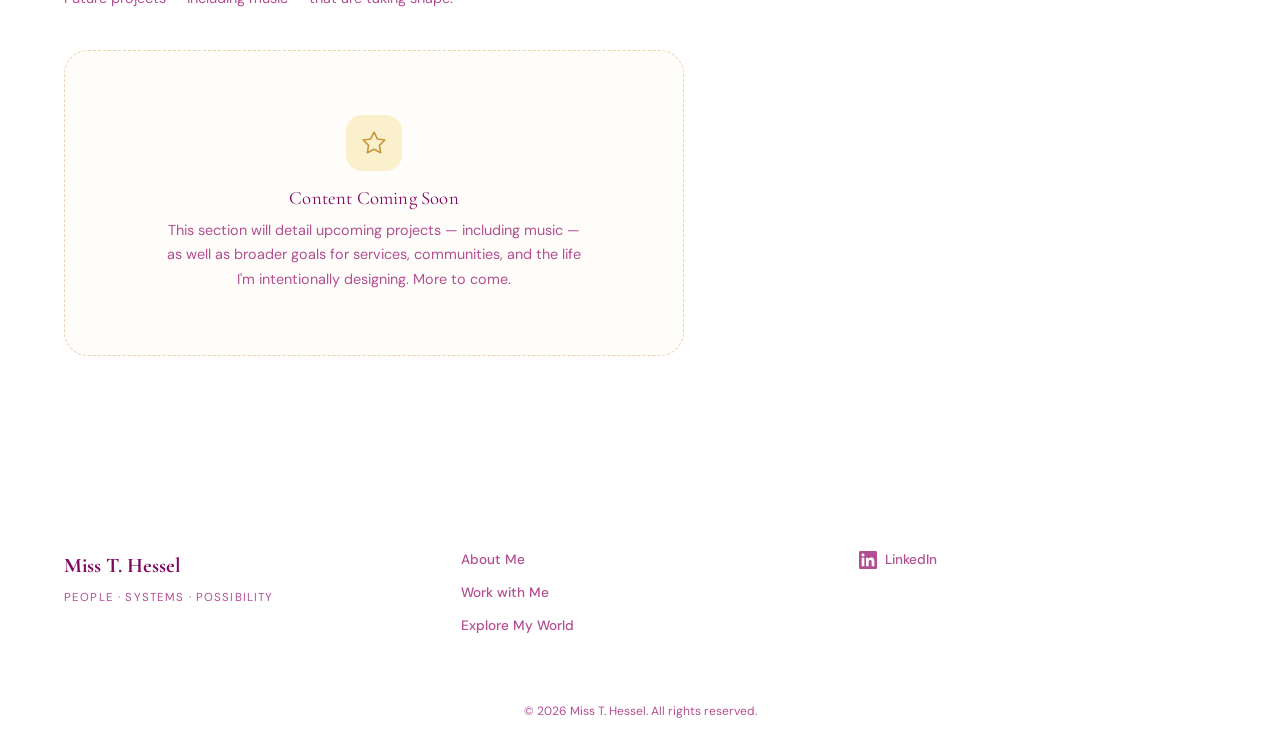
==== commit 294b4b4d: "Simplify homepage layout and nav across all pages Homepage: remove welcome text entirely, centre vid" ====
--- a/about.html
+++ b/about.html
@@ -26,7 +26,6 @@
 
         <nav class="main-nav" id="main-nav" aria-label="Main navigation">
           <ul>
-            <li><a href="index.html"        class="nav-link">Home</a></li>
             <li><a href="about.html"        class="nav-link">About Me</a></li>
             <li><a href="work-with-me.html" class="nav-link">Work with Me</a></li>
             <li><a href="explore.html"      class="nav-link">Explore My World</a></li>
--- a/assets/css/styles.css
+++ b/assets/css/styles.css
@@ -36,9 +36,9 @@
   --radius-lg:  24px;
   --radius-full: 9999px;
 
-  --shadow-sm:  0 2px  8px  rgba(92, 24, 72, 0.08);
-  --shadow-md:  0 8px  32px rgba(92, 24, 72, 0.12);
-  --shadow-lg:  0 16px 56px rgba(92, 24, 72, 0.18);
+  --shadow-sm:  0 2px  8px  rgba(127, 5, 95, 0.06);
+  --shadow-md:  0 8px  32px rgba(127, 5, 95, 0.09);
+  --shadow-lg:  0 16px 56px rgba(127, 5, 95, 0.13);
 
   --transition:     0.3s ease;
   --container-max:  1200px;
@@ -67,11 +67,10 @@
   position: fixed;
   inset: 0;
   background:
-    radial-gradient(ellipse 75% 55% at 18% 28%, rgba(228, 208, 148, 0.22) 0%, transparent 70%),
-    radial-gradient(ellipse 55% 45% at 82% 72%, rgba(215, 193, 135, 0.18) 0%, transparent 65%),
-    radial-gradient(ellipse 85% 38% at 58% 8%,  rgba(255, 251, 232, 0.55) 0%, transparent 58%),
-    radial-gradient(ellipse 40% 50% at 92% 38%, rgba(235, 218, 162, 0.16) 0%, transparent 60%),
-    linear-gradient(170deg, #FDFBF6 0%, #F6EFE0 45%, #EDE3C8 100%);
+    radial-gradient(ellipse 80% 60% at 22% 32%, rgba(220, 198, 145, 0.09) 0%, transparent 70%),
+    radial-gradient(ellipse 60% 50% at 78% 20%, rgba(235, 220, 172, 0.10) 0%, transparent 62%),
+    radial-gradient(ellipse 65% 45% at 60% 84%, rgba(210, 188, 135, 0.07) 0%, transparent 65%),
+    linear-gradient(170deg, #FEFDF9 0%, #FAF6EE 55%, #F3EBD8 100%);
   z-index: -1;
 }
 
@@ -162,15 +161,11 @@
   top: 0; left: 0; right: 0;
   z-index: 100;
   height: var(--header-height);
-  background: rgba(255, 253, 248, 0.55);
-  backdrop-filter: blur(14px);
-  -webkit-backdrop-filter: blur(14px);
-  transition: background var(--transition), box-shadow var(--transition);
+  background: transparent;
 }
 
 .site-header.is-scrolled {
-  background: rgba(255, 253, 248, 0.82);
-  box-shadow: var(--shadow-sm);
+  background: transparent;
 }
 
 .header-inner {
@@ -258,60 +253,21 @@
 .welcome-section {
   padding-top: calc(var(--header-height) + var(--space-xl));
   padding-bottom: var(--space-2xl);
-  min-height: 100vh;
-  display: flex;
-  align-items: center;
-}
-
-.welcome-grid {
-  display: grid;
-  grid-template-columns: 1fr 1.25fr;
-  gap: var(--space-2xl);
-  align-items: center;
-}
-
-.welcome-text {
+  min-height: 70vh;
+  display: flex;
+  align-items: center;
+}
+
+/* ============================================================
+   Video Block
+   ============================================================ */
+.video-block {
   display: flex;
   flex-direction: column;
   gap: var(--space-sm);
-}
-
-.welcome-eyebrow {
-  font-size: 0.75rem;
-  font-weight: 600;
-  letter-spacing: 0.18em;
-  text-transform: uppercase;
-  color: var(--gold);
-}
-
-.welcome-heading {
-  font-size: clamp(2.2rem, 5vw, 3.8rem);
-  font-weight: 700;
-  color: var(--plum-dark);
-  line-height: 1.15;
-}
-
-.welcome-intro {
-  font-family: var(--font-serif);
-  font-style: italic;
-  font-size: 1.1rem;
-  color: var(--plum-mid);
-  max-width: 42ch;
-}
-
-.welcome-body {
-  font-size: 0.95rem;
-  color: var(--text-body);
-  max-width: 48ch;
-}
-
-/* ============================================================
-   Video Block
-   ============================================================ */
-.video-block {
-  display: flex;
-  flex-direction: column;
-  gap: var(--space-sm);
+  max-width: 820px;
+  margin: 0 auto;
+  width: 100%;
 }
 
 .video-container {
@@ -470,6 +426,8 @@
   padding: var(--space-lg);
   display: flex;
   flex-direction: column;
+  align-items: center;
+  text-align: center;
   gap: var(--space-sm);
   transition: transform var(--transition), box-shadow var(--transition), border-color var(--transition);
   box-shadow: 0 1px 6px rgba(127, 5, 95, 0.04);
@@ -565,10 +523,7 @@
    Footer
    ============================================================ */
 .site-footer {
-  background: rgba(255, 253, 248, 0.55);
-  backdrop-filter: blur(16px);
-  -webkit-backdrop-filter: blur(16px);
-  border-top: 1px solid rgba(196, 151, 58, 0.3);
+  background: transparent;
   color: var(--text-body);
   padding: var(--space-xl) 0 var(--space-md);
   margin-top: var(--space-xl);
@@ -580,7 +535,6 @@
   gap: var(--space-lg);
   align-items: start;
   padding-bottom: var(--space-lg);
-  border-bottom: 1px solid rgba(196, 151, 58, 0.2);
 }
 
 .footer-name {
